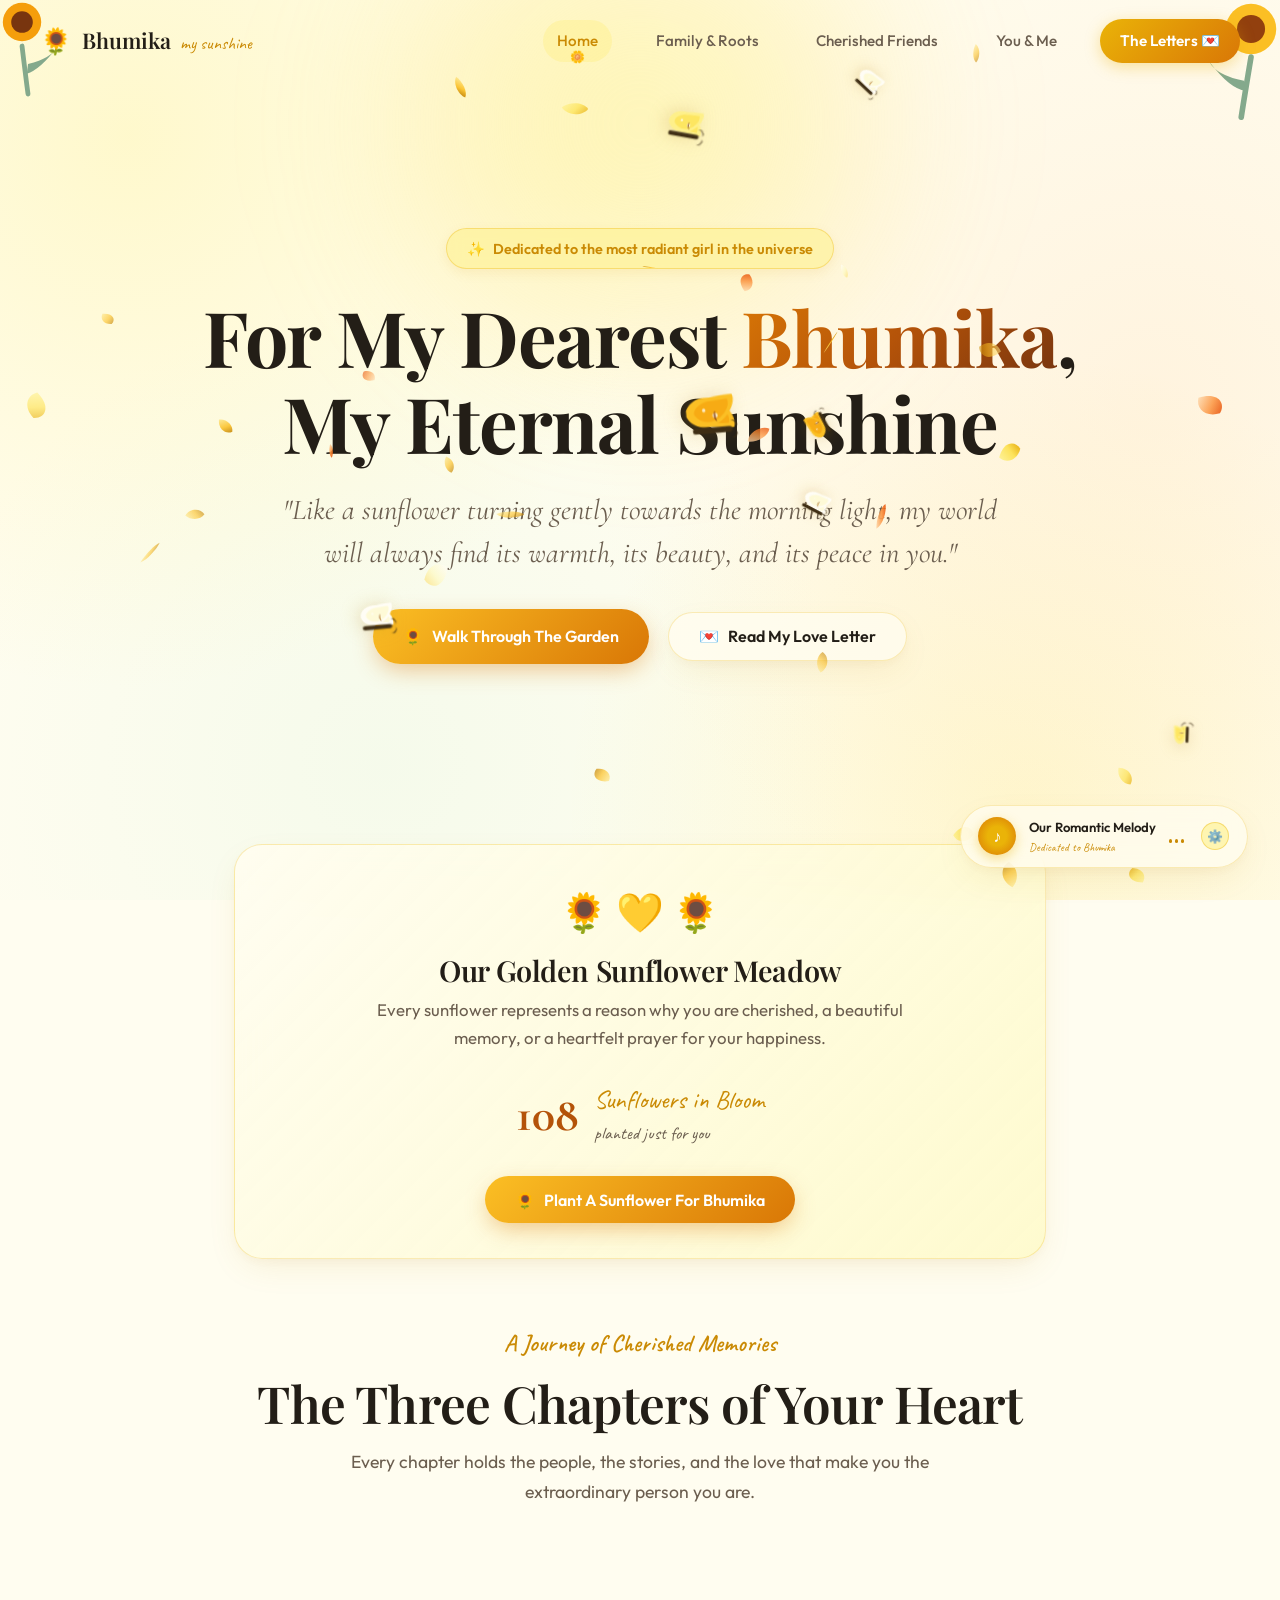
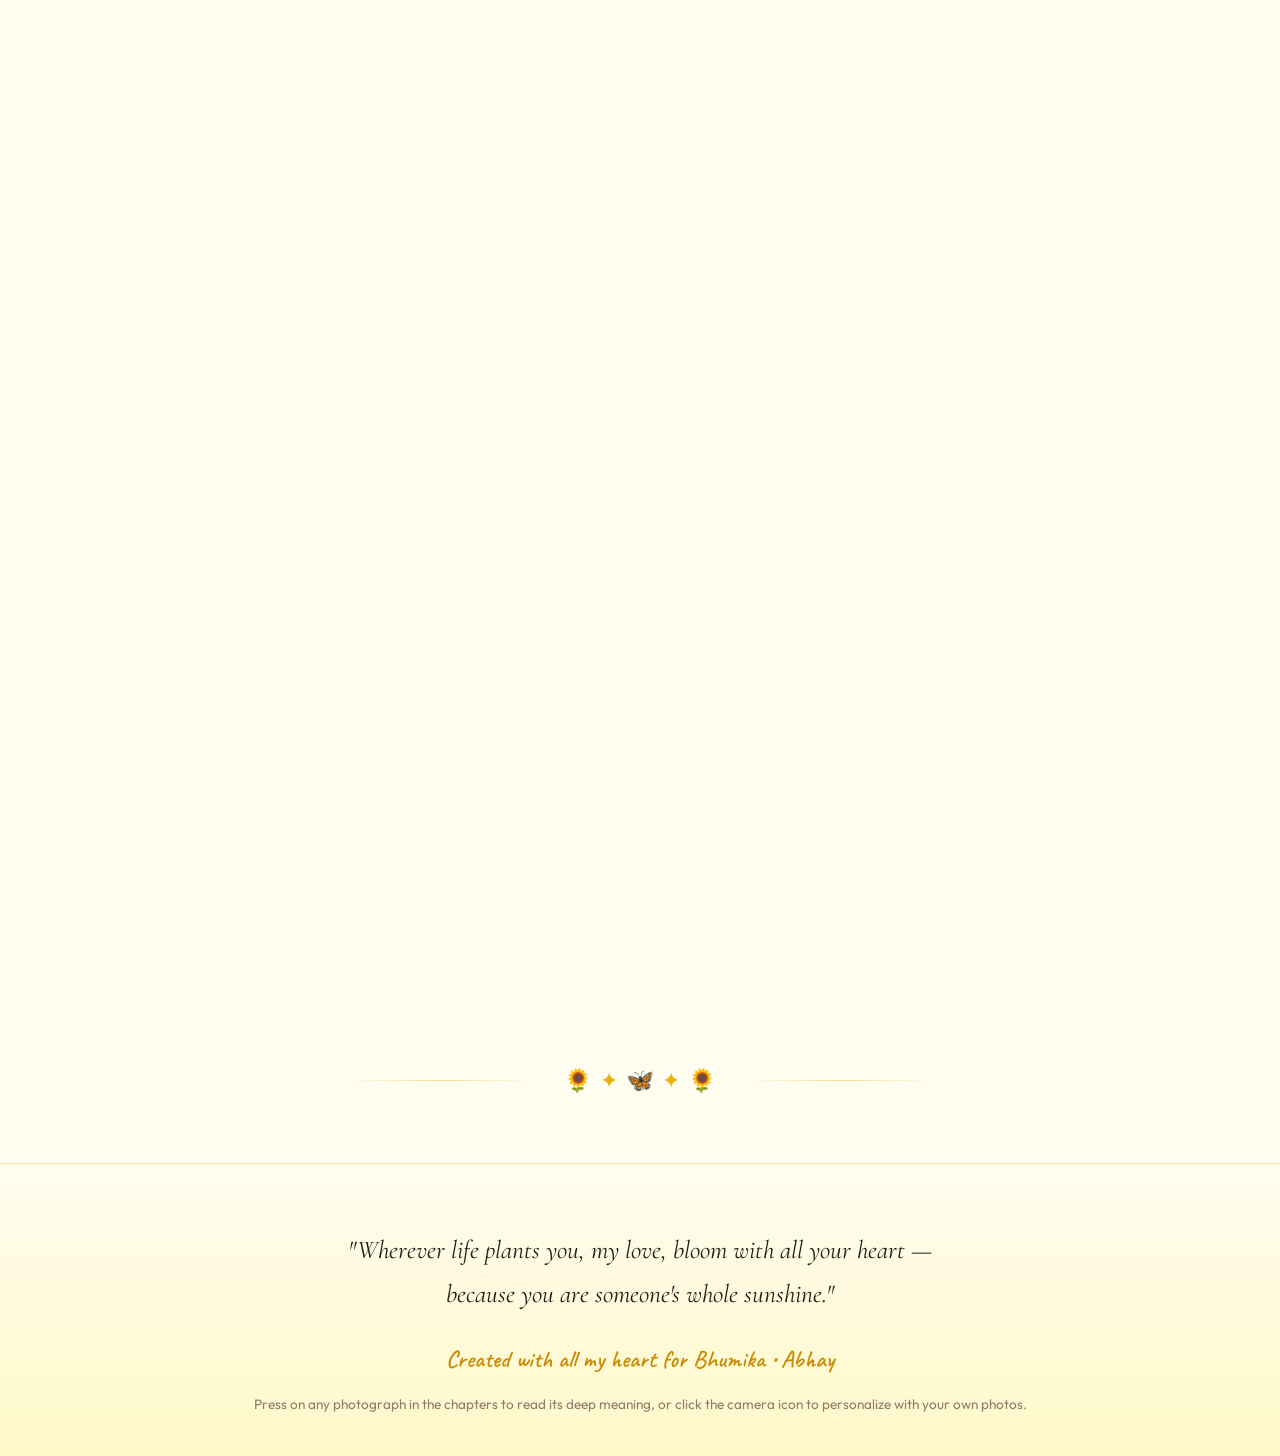
==== index.html @ 95117bf6 "first commit" ====
<!DOCTYPE html>
<html lang="en">
<head>
  <meta charset="UTF-8">
  <meta name="viewport" content="width=device-width, initial-scale=1.0">
  <title>For Bhumika — My Eternal Sunshine 🌻</title>
  <meta name="description" content="A warm, dreamy floral sanctuary celebrating Bhumika, her family, her cherished friends, and our love story.">
  
  <!-- CSS Stylesheets -->
  <link rel="stylesheet" href="css/style.css">
  <link rel="stylesheet" href="css/butterflies.css">
  <link rel="stylesheet" href="css/flowers.css">
  <link rel="stylesheet" href="css/letters.css">
</head>
<body>

  <!-- Floating Audio Player Widget -->
  <div class="floating-audio-widget" id="audio-widget" title="Click to toggle our gentle romantic ambient melody">
    <div class="audio-disk">♪</div>
    <div class="audio-info">
      <span class="audio-title">Our Sanctuary Melody</span>
      <span class="audio-status">Click to Play</span>
    </div>
    <div class="audio-bars">
      <div class="audio-bar"></div>
      <div class="audio-bar"></div>
      <div class="audio-bar"></div>
    </div>
  </div>

  <!-- Top Navigation Bar -->
  <nav class="sanctuary-nav" id="main-nav">
    <div class="nav-container">
      <a href="index.html" class="nav-brand">
        <span class="nav-logo-flower">🌻</span>
        <div>
          <span class="nav-brand-title">Bhumika</span>
          <span class="nav-brand-subtitle">my sunshine</span>
        </div>
      </a>

      <button class="mobile-menu-btn" aria-label="Toggle navigation menu">☰</button>

      <ul class="nav-links">
        <li><a href="index.html" class="nav-link active">Home</a></li>
        <li><a href="family.html" class="nav-link">Family & Roots</a></li>
        <li><a href="friends.html" class="nav-link">Cherished Friends</a></li>
        <li><a href="us.html" class="nav-link">You & Me</a></li>
        <li><a href="letters.html" class="nav-link nav-cta-btn">The Letters 💌</a></li>
      </ul>
    </div>
  </nav>

  <!-- Hero Section -->
  <header class="hero-sanctuary">
    <div class="hero-sunburst"></div>
    
    <!-- Botanical Accents around Hero -->
    <div class="botanical-corner botanical-top-left swaying-flower swaying-flower-slow">
      <svg width="120" height="120" viewBox="0 0 100 100" fill="none">
        <circle cx="35" cy="35" r="16" fill="#F59E0B" />
        <circle cx="35" cy="35" r="9" fill="#78350F" />
        <path d="M35 55 Q 38 80 40 95" stroke="#84A98C" stroke-width="4" stroke-linecap="round"/>
        <path d="M40 70 Q 60 65 65 55 Q 50 75 39 78" fill="#84A98C"/>
      </svg>
    </div>

    <div class="botanical-corner botanical-top-right swaying-flower swaying-flower-fast">
      <svg width="140" height="140" viewBox="0 0 100 100" fill="none">
        <circle cx="65" cy="35" r="18" fill="#FBBF24" />
        <circle cx="65" cy="35" r="10" fill="#92400E" />
        <path d="M65 55 Q 60 85 58 98" stroke="#84A98C" stroke-width="4" stroke-linecap="round"/>
        <path d="M60 72 Q 40 68 35 58 Q 50 78 61 79" fill="#84A98C"/>
      </svg>
    </div>

    <div class="hero-content">
      <div class="hero-badge">
        <span>✨</span> Dedicated to the most radiant girl in the universe
      </div>

      <h1 class="hero-title">
        For My Dearest <span class="highlight-yellow">Bhumika</span>,<br>
        My Eternal Sunshine
      </h1>

      <p class="hero-subtitle">
        "Like a sunflower turning gently towards the morning light, my world will always find its warmth, its beauty, and its peace in you."
      </p>

      <div class="hero-actions">
        <a href="#chapters-section" class="btn btn-primary">
          <span>🌻</span> Walk Through The Garden
        </a>
        <button class="btn btn-secondary" data-open-letter="us">
          <span>💌</span> Read My Love Letter
        </button>
      </div>
    </div>
  </header>

  <!-- Interactive Sunflower Garden Counter -->
  <section style="max-width: 860px; margin: 1rem auto 4rem; padding: 0 1.5rem;">
    <div class="glass-card" style="padding: 2.2rem; text-align: center; border-radius: var(--radius-lg); background: linear-gradient(135deg, rgba(255, 253, 240, 0.9) 0%, rgba(254, 249, 195, 0.75) 100%);">
      <div style="font-size: 2.4rem; margin-bottom: 0.4rem;">🌻 💛 🌻</div>
      <h3 class="font-serif" style="font-size: 1.8rem; margin-bottom: 0.5rem; color: var(--text-heading);">Our Golden Sunflower Meadow</h3>
      <p style="font-size: 1.05rem; color: var(--text-muted); max-width: 580px; margin: 0 auto 1.4rem;">
        Every sunflower represents a reason why you are cherished, a beautiful memory, or a heartfelt prayer for your happiness.
      </p>
      <div style="display: flex; align-items: center; justify-content: center; gap: 1rem; margin-bottom: 1.2rem;">
        <span style="font-family: var(--font-cormorant); font-size: 3rem; font-weight: 700; color: #B45309;" id="sunflower-counter">108</span>
        <span style="font-family: var(--font-handwriting); font-size: 1.6rem; color: var(--color-sunflower-dark); text-align: left; line-height: 1.2;">
          Sunflowers in Bloom<br><span style="font-size: 1.1rem; color: var(--text-muted);">planted just for you</span>
        </span>
      </div>
      <button class="btn btn-primary" id="plant-sunflower-btn">
        <span>🌻</span> Plant A Sunflower For Bhumika
      </button>
    </div>
  </section>

  <!-- Chapters Showcase -->
  <main class="chapters-showcase" id="chapters-section">
    <div class="section-head">
      <span class="section-tag">A Journey of Cherished Memories</span>
      <h2 class="section-title">The Three Chapters of Your Heart</h2>
      <p style="max-width: 640px; margin: 0 auto; font-size: 1.1rem;">
        Every chapter holds the people, the stories, and the love that make you the extraordinary person you are.
      </p>
    </div>

    <div class="chapters-grid">
      
      <!-- Chapter 1: Family -->
      <article class="glass-card chapter-card">
        <img src="assets/images/p&k1.jpeg" alt="Her and Her Family Moments" class="chapter-card-img" />
        <div class="chapter-card-content">
          <span class="chapter-card-num">Chapter I</span>
          <h3 class="chapter-card-title">The Roots of Her Heart</h3>
          <p class="chapter-card-desc">
            The foundation of unconditional love, warmth, and grace. Explore her tender family memories, childhood laughter, and the roots that raised her.
          </p>
          <div style="display: flex; align-items: center; justify-content: space-between; margin-top: auto; padding-top: 1rem; border-top: 1px dashed rgba(234, 179, 8, 0.3);">
            <a href="family.html" class="chapter-link-btn">
              Step Into Chapter I &rarr;
            </a>
            <button class="explore-deep-btn" data-open-letter="family" title="Open Family Gratitude Letter">
              <span>✉️</span> Letter
            </button>
          </div>
        </div>
      </article>

      <!-- Chapter 2: Friends -->
      <article class="glass-card chapter-card">
        <img src="assets/images/f&k1.jpeg" alt="Her Cherished Friends Memories" class="chapter-card-img" />
        <div class="chapter-card-content">
          <span class="chapter-card-num">Chapter II</span>
          <h3 class="chapter-card-title">Golden Blooms of Friendship</h3>
          <p class="chapter-card-desc">
            Wildflower spirits, uncontrollable laughter, 2 AM heart-to-hearts, and the soulmates who make life’s journey so unforgettable.
          </p>
          <div style="display: flex; align-items: center; justify-content: space-between; margin-top: auto; padding-top: 1rem; border-top: 1px dashed rgba(234, 179, 8, 0.3);">
            <a href="friends.html" class="chapter-link-btn">
              Step Into Chapter II &rarr;
            </a>
            <button class="explore-deep-btn" data-open-letter="friends" title="Open Friendship Letter">
              <span>✉️</span> Letter
            </button>
          </div>
        </div>
      </article>

      <!-- Chapter 3: You & Me -->
      <article class="glass-card chapter-card">
        <img src="assets/images/a&k6.jpg" alt="You and Me Romantic Story" class="chapter-card-img" />
        <div class="chapter-card-content">
          <span class="chapter-card-num">Chapter III</span>
          <h3 class="chapter-card-title">You & Me — Our Endless Sunshine</h3>
          <p class="chapter-card-desc">
            The quiet looks, the first sparks, the hand-in-hand sunset walks, and a forever promise written in petals. Abhay's romantic sanctuary for Bhumika.
          </p>
          <div style="display: flex; align-items: center; justify-content: space-between; margin-top: auto; padding-top: 1rem; border-top: 1px dashed rgba(234, 179, 8, 0.3);">
            <a href="us.html" class="chapter-link-btn">
              Step Into Chapter III &rarr;
            </a>
            <button class="explore-deep-btn" data-open-letter="us" title="Open Love Letter">
              <span>💌</span> Love Letter
            </button>
          </div>
        </div>
      </article>

    </div>

    <!-- Letter Sanctuary Invitation Banner -->
    <div class="letter-invite-card">
      <div class="envelope-wax-badge">💌</div>
      <h3 class="letter-invite-title font-serif">The Sanctuary of Letters</h3>
      <p class="letter-invite-desc">
        Each page contains a sealed personal letter written just for you. Open them with a click of the wax seal and unfold words meant for your soul.
      </p>
      <div style="display: flex; align-items: center; justify-content: center; gap: 1rem; flex-wrap: wrap;">
        <a href="letters.html" class="btn btn-letter">
          <span>📜</span> Enter The Letter Vault
        </a>
        <button class="btn btn-secondary" data-open-letter="us">
          <span>✨</span> Unseal Abhay's Love Letter
        </button>
      </div>
    </div>
  </main>

  <!-- Floral Divider -->
  <div class="floral-divider">
    <div class="floral-divider-line"></div>
    <div class="floral-divider-icon">
      <span>🌻</span><span>✦</span><span>🦋</span><span>✦</span><span>🌻</span>
    </div>
    <div class="floral-divider-line"></div>
  </div>

  <!-- Footer -->
  <footer class="sanctuary-footer">
    <p class="footer-quote">
      "Wherever life plants you, my love, bloom with all your heart — because you are someone's whole sunshine."
    </p>
    <div class="footer-love">Created with all my heart for Bhumika &bull; Abhay</div>
    <p style="font-size: 0.85rem; color: var(--text-light); margin-top: 0.8rem;">
      Press on any photograph in the chapters to read its deep meaning, or click the camera icon to personalize with your own photos.
    </p>
  </footer>

  <!-- Scripts -->
  <script src="js/butterflies.js"></script>
  <script src="js/petals.js"></script>
  <script src="js/photo-manager.js"></script>
  <script src="js/letters.js"></script>
  <script src="js/main.js"></script>
</body>
</html>
---- css/style.css ----
/* ==========================================================================
   THE SUNFLOWER SANCTUARY — DESIGN SYSTEM & CORE STYLING
   A warm, dreamy, soft yellow & floral aesthetic for Bhumika
   ========================================================================== */

@import url('https://fonts.googleapis.com/css2?family=Caveat:wght@400;600;700&family=Cormorant+Garamond:ital,wght@0,400;0,600;0,700;1,400;1,600&family=Outfit:wght@300;400;500;600;700&family=Playfair+Display:ital,wght@0,500;0,600;0,700;1,400;1,600&display=swap');

:root {
  /* Yellow & Floral Palette */
  --color-sunflower: #EAB308;
  --color-sunflower-dark: #CA8A04;
  --color-sunflower-light: #FDE047;
  --color-butter: #FEF08A;
  --color-butter-pale: #FEF9C3;
  --color-pastel-cream: #FFFDF0;
  --color-ivory: #FFFBEB;
  --color-warm-beige: #FDFBF7;
  --color-sand: #F7F3E8;

  /* Botanical Accents */
  --color-sage: #84A98C;
  --color-sage-light: #D8F3DC;
  --color-sage-dark: #52796F;
  --color-peach: #FED7AA;
  --color-blush: #FECDD3;
  --color-amber-glow: rgba(234, 179, 8, 0.28);

  /* Typography Colors */
  --text-main: #2D261E;
  --text-muted: #6B5E4F;
  --text-light: #8C7E6D;
  --text-heading: #231E17;

  /* Glassmorphism & Borders */
  --glass-bg: rgba(255, 253, 240, 0.78);
  --glass-bg-subtle: rgba(255, 255, 255, 0.65);
  --glass-border: rgba(234, 179, 8, 0.25);
  --glass-border-light: rgba(254, 240, 138, 0.5);
  --glass-shadow: 0 12px 35px -8px rgba(180, 130, 20, 0.12), 0 4px 12px -2px rgba(180, 130, 20, 0.06);
  --glass-shadow-hover: 0 20px 45px -8px rgba(202, 138, 4, 0.22), 0 8px 20px -3px rgba(180, 130, 20, 0.08);

  /* Fonts */
  --font-serif: 'Playfair Display', Georgia, serif;
  --font-cormorant: 'Cormorant Garamond', serif;
  --font-handwriting: 'Caveat', cursive, sans-serif;
  --font-sans: 'Outfit', -apple-system, BlinkMacSystemFont, sans-serif;

  /* Transitions & Radii */
  --radius-sm: 10px;
  --radius-md: 18px;
  --radius-lg: 28px;
  --radius-full: 9999px;
  --transition-smooth: all 0.4s cubic-bezier(0.25, 1, 0.5, 1);
  --transition-fast: all 0.2s ease;
}

/* Base Reset & Smooth Scroll */
*, *::before, *::after {
  box-sizing: border-box;
  margin: 0;
  padding: 0;
}

html {
  scroll-behavior: smooth;
  font-size: 16px;
  overflow-x: hidden;
}

body {
  font-family: var(--font-sans);
  color: var(--text-main);
  background-color: var(--color-pastel-cream);
  background-image: 
    radial-gradient(circle at 10% 15%, rgba(254, 240, 138, 0.35) 0%, transparent 40%),
    radial-gradient(circle at 90% 45%, rgba(254, 215, 170, 0.25) 0%, transparent 45%),
    radial-gradient(circle at 30% 85%, rgba(216, 243, 220, 0.25) 0%, transparent 40%),
    radial-gradient(circle at 80% 90%, rgba(253, 224, 71, 0.2) 0%, transparent 35%);
  background-attachment: fixed;
  line-height: 1.7;
  overflow-x: hidden;
  position: relative;
  min-height: 100vh;
}

/* Custom Scrollbar */
::-webkit-scrollbar {
  width: 10px;
}
::-webkit-scrollbar-track {
  background: var(--color-ivory);
}
::-webkit-scrollbar-thumb {
  background: var(--color-butter);
  border-radius: var(--radius-full);
  border: 2px solid var(--color-ivory);
}
::-webkit-scrollbar-thumb:hover {
  background: var(--color-sunflower);
}

/* Typography Utilities */
h1, h2, h3, h4, .font-serif {
  font-family: var(--font-serif);
  color: var(--text-heading);
  font-weight: 600;
  letter-spacing: -0.015em;
  line-height: 1.25;
}

.font-cormorant {
  font-family: var(--font-cormorant);
}

.font-handwriting {
  font-family: var(--font-handwriting);
  letter-spacing: 0.02em;
}

p {
  color: var(--text-muted);
  font-size: 1.05rem;
}

/* Top Navigation Bar */
.sanctuary-nav {
  position: fixed;
  top: 0;
  left: 0;
  right: 0;
  z-index: 100;
  padding: 1.2rem 2rem;
  transition: var(--transition-smooth);
}

.sanctuary-nav.scrolled {
  background: rgba(255, 253, 240, 0.88);
  backdrop-filter: blur(14px);
  -webkit-backdrop-filter: blur(14px);
  padding: 0.8rem 2rem;
  border-bottom: 1px solid var(--glass-border);
  box-shadow: 0 4px 20px -2px rgba(202, 138, 4, 0.08);
}

.nav-container {
  max-width: 1200px;
  margin: 0 auto;
  display: flex;
  align-items: center;
  justify-content: space-between;
}

.nav-brand {
  display: flex;
  align-items: center;
  gap: 0.6rem;
  text-decoration: none;
  color: var(--text-heading);
}

.nav-logo-flower {
  font-size: 1.6rem;
  display: inline-block;
  animation: gentleFloralPulse 4s ease-in-out infinite;
}

.nav-brand-title {
  font-family: var(--font-serif);
  font-size: 1.35rem;
  font-weight: 600;
  color: var(--text-heading);
}

.nav-brand-subtitle {
  font-family: var(--font-handwriting);
  font-size: 1.1rem;
  color: var(--color-sunflower-dark);
  margin-left: 0.4rem;
}

.nav-links {
  display: flex;
  align-items: center;
  gap: 1.8rem;
  list-style: none;
}

.nav-link {
  text-decoration: none;
  font-size: 0.95rem;
  font-weight: 500;
  color: var(--text-muted);
  padding: 0.5rem 0.9rem;
  border-radius: var(--radius-full);
  transition: var(--transition-fast);
  position: relative;
  display: flex;
  align-items: center;
  gap: 0.4rem;
}

.nav-link:hover, .nav-link.active {
  color: var(--color-sunflower-dark);
  background: rgba(254, 240, 138, 0.45);
}

.nav-link.active::after {
  content: '🌼';
  font-size: 0.75rem;
  position: absolute;
  bottom: -6px;
  left: 50%;
  transform: translateX(-50%);
}

.nav-cta-btn {
  background: linear-gradient(135deg, var(--color-sunflower) 0%, #D97706 100%);
  color: #FFFFFF !important;
  font-weight: 600;
  padding: 0.55rem 1.25rem !important;
  border-radius: var(--radius-full);
  box-shadow: 0 4px 15px rgba(234, 179, 8, 0.35);
  transition: var(--transition-smooth) !important;
}

.nav-cta-btn:hover {
  transform: translateY(-2px);
  box-shadow: 0 8px 22px rgba(217, 119, 6, 0.45);
  background: linear-gradient(135deg, #F59E0B 0%, #B45309 100%);
}

.mobile-menu-btn {
  display: none;
  background: none;
  border: none;
  font-size: 1.5rem;
  cursor: pointer;
  color: var(--text-main);
  padding: 0.4rem;
}

/* Audio Player Floating Widget */
.floating-audio-widget {
  position: fixed;
  bottom: 2rem;
  right: 2rem;
  z-index: 90;
  display: flex;
  align-items: center;
  gap: 0.8rem;
  background: var(--glass-bg);
  backdrop-filter: blur(14px);
  border: 1px solid var(--glass-border);
  padding: 0.6rem 1.1rem;
  border-radius: var(--radius-full);
  box-shadow: var(--glass-shadow);
  transition: var(--transition-smooth);
  cursor: pointer;
}

.floating-audio-widget:hover {
  transform: translateY(-3px) scale(1.02);
  box-shadow: var(--glass-shadow-hover);
  border-color: var(--color-sunflower);
}

.audio-disk {
  width: 38px;
  height: 38px;
  border-radius: 50%;
  background: radial-gradient(circle, var(--color-sunflower) 35%, #D97706 100%);
  display: flex;
  align-items: center;
  justify-content: center;
  color: white;
  font-size: 1rem;
  box-shadow: 0 4px 12px rgba(234, 179, 8, 0.4);
  transition: transform 0.4s ease;
}

.audio-disk.spinning {
  animation: diskSpin 3s linear infinite;
}

.audio-info {
  display: flex;
  flex-direction: column;
}

.audio-title {
  font-size: 0.82rem;
  font-weight: 600;
  color: var(--text-heading);
}

.audio-status {
  font-size: 0.72rem;
  font-family: var(--font-handwriting);
  color: var(--color-sunflower-dark);
}

.audio-bars {
  display: flex;
  align-items: flex-end;
  gap: 3px;
  height: 14px;
}

.audio-bar {
  width: 3px;
  background: var(--color-sunflower-dark);
  border-radius: 2px;
  height: 4px;
  transition: height 0.2s ease;
}

.playing .audio-bar:nth-child(1) { animation: soundBar 0.8s ease-in-out infinite alternate; }
.playing .audio-bar:nth-child(2) { animation: soundBar 1.1s ease-in-out 0.2s infinite alternate; }
.playing .audio-bar:nth-child(3) { animation: soundBar 0.9s ease-in-out 0.4s infinite alternate; }

/* Song Settings / Change Song Button */
.audio-settings-btn {
  background: rgba(254, 240, 138, 0.6);
  border: 1px solid rgba(234, 179, 8, 0.4);
  width: 28px;
  height: 28px;
  border-radius: 50%;
  display: flex;
  align-items: center;
  justify-content: center;
  font-size: 0.8rem;
  color: var(--text-heading);
  cursor: pointer;
  margin-left: 0.3rem;
  transition: var(--transition-fast);
}

.audio-settings-btn:hover {
  background: var(--color-sunflower);
  color: #fff;
  transform: rotate(45deg);
}

/* Song Customizer Modal Box */
.song-modal-box {
  background: #FFFDF5;
  border-radius: var(--radius-lg);
  max-width: 520px;
  width: 100%;
  padding: 2.2rem;
  box-shadow: 0 25px 50px rgba(45, 38, 30, 0.25);
  border: 1.5px solid rgba(234, 179, 8, 0.35);
  position: relative;
  text-align: left;
}

.song-option-pill {
  background: rgba(254, 240, 138, 0.3);
  border: 1px solid rgba(234, 179, 8, 0.3);
  border-radius: var(--radius-sm);
  padding: 1rem 1.2rem;
  margin-bottom: 1rem;
  transition: var(--transition-fast);
}

.song-option-pill:hover {
  background: rgba(254, 240, 138, 0.55);
  border-color: var(--color-sunflower);
}

/* Buttons & Interactive Elements */
.btn {
  display: inline-flex;
  align-items: center;
  justify-content: center;
  gap: 0.6rem;
  font-family: var(--font-sans);
  font-size: 1rem;
  font-weight: 600;
  padding: 0.85rem 1.85rem;
  border-radius: var(--radius-full);
  text-decoration: none;
  cursor: pointer;
  border: none;
  outline: none;
  transition: var(--transition-smooth);
  position: relative;
  overflow: hidden;
}

.btn-primary {
  background: linear-gradient(135deg, #FBBF24 0%, #D97706 100%);
  color: #FFFFFF;
  box-shadow: 0 8px 24px -4px rgba(217, 119, 6, 0.45);
}

.btn-primary:hover {
  transform: translateY(-3px) scale(1.02);
  box-shadow: 0 14px 30px -4px rgba(180, 83, 9, 0.55);
  background: linear-gradient(135deg, #F59E0B 0%, #B45309 100%);
}

.btn-secondary {
  background: var(--glass-bg);
  backdrop-filter: blur(10px);
  color: var(--text-heading);
  border: 1px solid var(--glass-border);
  box-shadow: var(--glass-shadow);
}

.btn-secondary:hover {
  transform: translateY(-3px);
  background: #FFFFFF;
  border-color: var(--color-sunflower);
  box-shadow: var(--glass-shadow-hover);
  color: var(--color-sunflower-dark);
}

.btn-letter {
  background: linear-gradient(135deg, #FFFBEB 0%, #FEF3C7 100%);
  color: #92400E;
  border: 1.5px solid #FDE68A;
  box-shadow: 0 6px 20px rgba(217, 119, 6, 0.15);
  font-family: var(--font-cormorant);
  font-size: 1.25rem;
  font-weight: 600;
}

.btn-letter:hover {
  transform: translateY(-3px) scale(1.03);
  background: #FFFFFF;
  border-color: #F59E0B;
  box-shadow: 0 12px 28px rgba(217, 119, 6, 0.25);
  color: #78350F;
}

/* Glassmorphism Cards */
.glass-card {
  background: var(--glass-bg);
  backdrop-filter: blur(16px);
  -webkit-backdrop-filter: blur(16px);
  border: 1px solid var(--glass-border);
  border-radius: var(--radius-lg);
  box-shadow: var(--glass-shadow);
  transition: var(--transition-smooth);
  position: relative;
  overflow: hidden;
}

.glass-card:hover {
  border-color: var(--color-sunflower-light);
  box-shadow: var(--glass-shadow-hover);
}

/* Main Hero Section */
.hero-sanctuary {
  position: relative;
  min-height: 92vh;
  display: flex;
  align-items: center;
  justify-content: center;
  padding: 8rem 2rem 4rem;
  overflow: hidden;
}

.hero-sunburst {
  position: absolute;
  top: 15%;
  left: 50%;
  transform: translate(-50%, -50%);
  width: 650px;
  height: 650px;
  background: radial-gradient(circle, rgba(254, 240, 138, 0.6) 0%, rgba(253, 224, 71, 0.2) 40%, transparent 70%);
  filter: blur(60px);
  pointer-events: none;
  z-index: 1;
  animation: sunGlow 8s ease-in-out infinite alternate;
}

.hero-content {
  position: relative;
  z-index: 10;
  max-width: 900px;
  text-align: center;
  margin: 0 auto;
}

.hero-badge {
  display: inline-flex;
  align-items: center;
  gap: 0.5rem;
  background: rgba(254, 240, 138, 0.55);
  border: 1px solid rgba(234, 179, 8, 0.35);
  backdrop-filter: blur(8px);
  padding: 0.45rem 1.25rem;
  border-radius: var(--radius-full);
  font-size: 0.9rem;
  font-weight: 600;
  color: var(--color-sunflower-dark);
  margin-bottom: 1.5rem;
  box-shadow: 0 4px 12px rgba(202, 138, 4, 0.1);
  animation: fadeInDown 1s ease forwards;
}

.hero-title {
  font-size: clamp(2.8rem, 6vw, 4.8rem);
  font-weight: 700;
  line-height: 1.12;
  margin-bottom: 1.4rem;
  color: var(--text-heading);
  animation: fadeInUp 1.2s ease forwards;
}

.hero-title .highlight-yellow {
  background: linear-gradient(135deg, #D97706 0%, #B45309 50%, #78350F 100%);
  -webkit-background-clip: text;
  -webkit-text-fill-color: transparent;
  display: inline-block;
  position: relative;
}

.hero-subtitle {
  font-family: var(--font-cormorant);
  font-size: clamp(1.3rem, 2.5vw, 1.8rem);
  font-style: italic;
  color: var(--text-muted);
  max-width: 720px;
  margin: 0 auto 2.2rem;
  line-height: 1.5;
  animation: fadeInUp 1.4s ease forwards;
}

.hero-actions {
  display: flex;
  align-items: center;
  justify-content: center;
  gap: 1.2rem;
  flex-wrap: wrap;
  animation: fadeInUp 1.6s ease forwards;
}

/* Page Chapter Banner */
.chapter-hero {
  position: relative;
  padding: 8rem 2rem 4rem;
  text-align: center;
  overflow: hidden;
  background: linear-gradient(180deg, rgba(254, 249, 195, 0.6) 0%, transparent 100%);
}

.chapter-number {
  font-family: var(--font-handwriting);
  font-size: 1.6rem;
  color: var(--color-sunflower-dark);
  font-weight: 700;
  display: block;
  margin-bottom: 0.5rem;
}

.chapter-title {
  font-size: clamp(2.4rem, 5vw, 3.8rem);
  color: var(--text-heading);
  margin-bottom: 1rem;
}

.chapter-desc {
  max-width: 680px;
  margin: 0 auto 1.5rem;
  font-size: 1.15rem;
  color: var(--text-muted);
}

/* Photo Gallery & Deep Meaning Cards */
.gallery-section {
  max-width: 1240px;
  margin: 0 auto;
  padding: 3rem 2rem 6rem;
}

.gallery-grid {
  display: grid;
  grid-template-columns: repeat(auto-fill, minmax(350px, 1fr));
  gap: 2.2rem;
}

.memory-card {
  border-radius: var(--radius-lg);
  overflow: hidden;
  display: flex;
  flex-direction: column;
  transition: var(--transition-smooth);
}

.memory-card:hover {
  transform: translateY(-8px);
}

.card-img-wrapper {
  position: relative;
  width: 100%;
  height: 290px;
  overflow: hidden;
  background: #FDF6E2;
}

.card-img {
  width: 100%;
  height: 100%;
  object-fit: cover;
  transition: transform 0.6s cubic-bezier(0.25, 1, 0.5, 1);
}

.memory-card:hover .card-img {
  transform: scale(1.06);
}

.card-date-badge {
  position: absolute;
  top: 1rem;
  left: 1rem;
  background: rgba(255, 255, 255, 0.88);
  backdrop-filter: blur(8px);
  padding: 0.35rem 0.85rem;
  border-radius: var(--radius-full);
  font-size: 0.78rem;
  font-weight: 600;
  color: var(--text-heading);
  border: 1px solid rgba(234, 179, 8, 0.25);
  box-shadow: 0 4px 10px rgba(0, 0, 0, 0.05);
}

.card-change-photo-btn {
  position: absolute;
  top: 1rem;
  right: 1rem;
  background: rgba(255, 255, 255, 0.9);
  backdrop-filter: blur(8px);
  border: 1px solid var(--glass-border);
  color: var(--color-sunflower-dark);
  font-size: 0.8rem;
  padding: 0.35rem 0.75rem;
  border-radius: var(--radius-full);
  cursor: pointer;
  display: flex;
  align-items: center;
  gap: 0.3rem;
  opacity: 0;
  transform: translateY(-5px);
  transition: var(--transition-fast);
}

.memory-card:hover .card-change-photo-btn {
  opacity: 1;
  transform: translateY(0);
}

.card-change-photo-btn:hover {
  background: var(--color-sunflower);
  color: #FFFFFF;
}

.card-body {
  padding: 1.8rem;
  display: flex;
  flex-direction: column;
  flex-grow: 1;
}

.card-tag {
  font-family: var(--font-handwriting);
  font-size: 1.25rem;
  color: var(--color-sunflower-dark);
  font-weight: 600;
  margin-bottom: 0.4rem;
}

.card-title {
  font-size: 1.45rem;
  margin-bottom: 0.8rem;
  color: var(--text-heading);
}

.card-excerpt {
  color: var(--text-muted);
  font-size: 0.95rem;
  line-height: 1.6;
  margin-bottom: 1.4rem;
  flex-grow: 1;
}

.card-footer {
  display: flex;
  align-items: center;
  justify-content: space-between;
  border-top: 1px dashed rgba(234, 179, 8, 0.3);
  padding-top: 1rem;
  margin-top: auto;
}

.explore-deep-btn {
  background: none;
  border: none;
  font-family: var(--font-sans);
  font-size: 0.92rem;
  font-weight: 600;
  color: var(--color-sunflower-dark);
  cursor: pointer;
  display: flex;
  align-items: center;
  gap: 0.4rem;
  transition: var(--transition-fast);
}

.explore-deep-btn:hover {
  color: #B45309;
  transform: translateX(4px);
}

/* Deep Story Modal / Lightbox */
.story-modal-overlay {
  position: fixed;
  inset: 0;
  z-index: 200;
  background: rgba(45, 38, 30, 0.65);
  backdrop-filter: blur(8px);
  -webkit-backdrop-filter: blur(8px);
  display: flex;
  align-items: center;
  justify-content: center;
  padding: 1.5rem;
  opacity: 0;
  pointer-events: none;
  transition: opacity 0.3s ease;
}

.story-modal-overlay.active {
  opacity: 1;
  pointer-events: auto;
}

.story-modal-box {
  background: #FFFDF5;
  border: 1px solid rgba(234, 179, 8, 0.35);
  border-radius: var(--radius-lg);
  max-width: 760px;
  width: 100%;
  max-height: 88vh;
  overflow-y: auto;
  box-shadow: 0 25px 50px -12px rgba(0, 0, 0, 0.25);
  position: relative;
  transform: scale(0.92) translateY(20px);
  transition: transform 0.35s cubic-bezier(0.25, 1, 0.5, 1);
  padding: 2.2rem;
}

.story-modal-overlay.active .story-modal-box {
  transform: scale(1) translateY(0);
}

.modal-close-btn {
  position: absolute;
  top: 1.2rem;
  right: 1.2rem;
  background: rgba(254, 240, 138, 0.4);
  border: 1px solid rgba(234, 179, 8, 0.3);
  width: 38px;
  height: 38px;
  border-radius: 50%;
  font-size: 1.2rem;
  color: var(--text-heading);
  cursor: pointer;
  display: flex;
  align-items: center;
  justify-content: center;
  transition: var(--transition-fast);
}

.modal-close-btn:hover {
  background: var(--color-sunflower);
  color: white;
  transform: rotate(90deg);
}

.modal-photo-banner {
  width: 100%;
  height: 320px;
  border-radius: var(--radius-md);
  object-fit: cover;
  margin-bottom: 1.6rem;
  box-shadow: 0 8px 20px rgba(0, 0, 0, 0.08);
}

.modal-header-tag {
  font-family: var(--font-handwriting);
  font-size: 1.4rem;
  color: var(--color-sunflower-dark);
}

.modal-title {
  font-size: 2rem;
  margin-bottom: 1rem;
}

.modal-deep-story {
  font-size: 1.05rem;
  line-height: 1.8;
  color: var(--text-main);
  margin-bottom: 1.5rem;
  white-space: pre-line;
}

.modal-personal-reflection {
  background: rgba(254, 249, 195, 0.5);
  border-left: 4px solid var(--color-sunflower);
  padding: 1.2rem 1.4rem;
  border-radius: 0 var(--radius-sm) var(--radius-sm) 0;
  font-family: var(--font-cormorant);
  font-size: 1.25rem;
  font-style: italic;
  color: #78350F;
}

/* Interactive Photo Uploader Modal */
.upload-modal-box {
  background: #FFFDF5;
  border-radius: var(--radius-lg);
  max-width: 480px;
  width: 100%;
  padding: 2rem;
  text-align: center;
  box-shadow: 0 20px 40px rgba(0, 0, 0, 0.2);
  border: 1px solid var(--glass-border);
}

.drop-zone {
  border: 2px dashed var(--color-sunflower);
  border-radius: var(--radius-md);
  padding: 2.2rem 1.5rem;
  background: rgba(254, 240, 138, 0.15);
  cursor: pointer;
  margin: 1.5rem 0;
  transition: var(--transition-fast);
}

.drop-zone:hover {
  background: rgba(254, 240, 138, 0.3);
  border-color: #D97706;
}

/* Dedicated Letter Hero Invitation Box */
.letter-invite-card {
  max-width: 900px;
  margin: 4rem auto 2rem;
  background: linear-gradient(135deg, rgba(255, 253, 240, 0.95) 0%, rgba(254, 243, 199, 0.85) 100%);
  border: 1.5px solid rgba(234, 179, 8, 0.4);
  border-radius: var(--radius-lg);
  padding: 3rem 2.5rem;
  text-align: center;
  position: relative;
  box-shadow: 0 16px 40px -10px rgba(202, 138, 4, 0.18);
}

.envelope-wax-badge {
  width: 68px;
  height: 68px;
  background: radial-gradient(circle at 35% 35%, #F59E0B, #B45309);
  border-radius: 50%;
  margin: -4.5rem auto 1.5rem;
  display: flex;
  align-items: center;
  justify-content: center;
  font-size: 2rem;
  box-shadow: 0 8px 20px rgba(180, 83, 9, 0.35);
  border: 2px solid #FEF08A;
}

.letter-invite-title {
  font-size: 2.2rem;
  margin-bottom: 0.8rem;
}

.letter-invite-desc {
  max-width: 620px;
  margin: 0 auto 1.8rem;
  font-size: 1.1rem;
}

/* Chapter Showcase Grid on Index Page */
.chapters-showcase {
  max-width: 1200px;
  margin: 2rem auto 6rem;
  padding: 0 2rem;
}

.section-head {
  text-align: center;
  margin-bottom: 3.5rem;
}

.section-tag {
  font-family: var(--font-handwriting);
  font-size: 1.5rem;
  color: var(--color-sunflower-dark);
  font-weight: 600;
  display: block;
  margin-bottom: 0.4rem;
}

.section-title {
  font-size: clamp(2.2rem, 4vw, 3.2rem);
  margin-bottom: 0.8rem;
}

.chapters-grid {
  display: grid;
  grid-template-columns: repeat(auto-fit, minmax(320px, 1fr));
  gap: 2rem;
}

.chapter-card {
  position: relative;
  border-radius: var(--radius-lg);
  overflow: hidden;
  display: flex;
  flex-direction: column;
  transition: var(--transition-smooth);
}

.chapter-card:hover {
  transform: translateY(-10px);
}

.chapter-card-img {
  width: 100%;
  height: 250px;
  object-fit: cover;
  transition: transform 0.6s ease;
}

.chapter-card:hover .chapter-card-img {
  transform: scale(1.08);
}

.chapter-card-content {
  padding: 2rem;
  display: flex;
  flex-direction: column;
  flex-grow: 1;
}

.chapter-card-num {
  font-family: var(--font-handwriting);
  font-size: 1.35rem;
  color: var(--color-sunflower-dark);
  font-weight: 700;
  margin-bottom: 0.3rem;
}

.chapter-card-title {
  font-size: 1.6rem;
  margin-bottom: 0.8rem;
}

.chapter-card-desc {
  font-size: 0.98rem;
  margin-bottom: 1.6rem;
  flex-grow: 1;
}

.chapter-link-btn {
  display: inline-flex;
  align-items: center;
  gap: 0.5rem;
  text-decoration: none;
  font-weight: 600;
  color: var(--color-sunflower-dark);
  font-size: 1.02rem;
  transition: var(--transition-fast);
}

.chapter-link-btn:hover {
  color: #92400E;
  transform: translateX(6px);
}

/* Footer */
.sanctuary-footer {
  position: relative;
  background: linear-gradient(180deg, transparent 0%, rgba(254, 240, 138, 0.4) 100%);
  padding: 4rem 2rem 2.5rem;
  text-align: center;
  border-top: 1px solid var(--glass-border);
  margin-top: 4rem;
}

.footer-quote {
  font-family: var(--font-cormorant);
  font-size: 1.6rem;
  font-style: italic;
  max-width: 600px;
  margin: 0 auto 1.5rem;
  color: var(--text-heading);
}

.footer-love {
  font-family: var(--font-handwriting);
  font-size: 1.5rem;
  color: var(--color-sunflower-dark);
  font-weight: 600;
}

/* Keyframes & Animations */
@keyframes sunGlow {
  0% { transform: translate(-50%, -50%) scale(0.9); opacity: 0.7; }
  100% { transform: translate(-50%, -50%) scale(1.15); opacity: 1; }
}

@keyframes diskSpin {
  100% { transform: rotate(360deg); }
}

@keyframes soundBar {
  0% { height: 4px; }
  100% { height: 14px; }
}

@keyframes gentleFloralPulse {
  0%, 100% { transform: scale(1) rotate(0deg); }
  50% { transform: scale(1.12) rotate(6deg); }
}

@keyframes fadeInDown {
  from { opacity: 0; transform: translateY(-20px); }
  to { opacity: 1; transform: translateY(0); }
}

@keyframes fadeInUp {
  from { opacity: 0; transform: translateY(25px); }
  to { opacity: 1; transform: translateY(0); }
}

/* Responsiveness */
@media (max-width: 868px) {
  .nav-links {
    position: fixed;
    top: 0;
    right: -100%;
    width: 78%;
    height: 100vh;
    background: #FFFDF0;
    flex-direction: column;
    justify-content: center;
    padding: 3rem;
    box-shadow: -10px 0 30px rgba(0, 0, 0, 0.1);
    transition: right 0.4s ease;
    z-index: 101;
  }

  .nav-links.open {
    right: 0;
  }

  .mobile-menu-btn {
    display: block;
    z-index: 102;
  }

  .gallery-grid {
    grid-template-columns: 1fr;
  }

  .floating-audio-widget {
    bottom: 1.2rem;
    right: 1.2rem;
    padding: 0.5rem 0.9rem;
  }

  .audio-info {
    display: none;
  }
}

/* Reduced Motion Mode */
@media (prefers-reduced-motion: reduce) {
  *, *::before, *::after {
    animation-duration: 0.01ms !important;
    animation-iteration-count: 1 !important;
    transition-duration: 0.01ms !important;
  }
}
---- css/butterflies.css ----
/* ==========================================================================
   DYNAMIC BUTTERFLY ANIMATION STYLES
   Realistic 3D Wing-Flapping and Floating Butterflies
   ========================================================================== */

#butterfly-container {
  position: fixed;
  inset: 0;
  width: 100vw;
  height: 100vh;
  pointer-events: none;
  z-index: 45;
  overflow: hidden;
}

/* Butterfly Outer Shell */
.butterfly {
  position: absolute;
  width: 52px;
  height: 44px;
  transform-style: preserve-3d;
  will-change: transform, left, top;
  filter: drop-shadow(0 4px 8px rgba(180, 130, 20, 0.22));
  transition: opacity 1s ease;
  pointer-events: none;
}

/* 3D Butterfly Wrapper */
.butterfly-body-wrapper {
  position: relative;
  width: 100%;
  height: 100%;
  transform-style: preserve-3d;
  perspective: 700px;
}

/* Wing Base */
.butterfly-wing {
  position: absolute;
  top: 0;
  width: 25px;
  height: 40px;
  background-size: contain;
  background-repeat: no-repeat;
  transform-origin: 100% 50%;
}

.butterfly-wing.left-wing {
  left: 1px;
  transform-origin: right center;
  animation: flapLeft 0.22s ease-in-out infinite alternate;
}

.butterfly-wing.right-wing {
  right: 1px;
  transform-origin: left center;
  transform: scaleX(-1);
  animation: flapRight 0.22s ease-in-out infinite alternate;
}

/* Wings 3D Flap Keyframes */
@keyframes flapLeft {
  0% {
    transform: rotateY(0deg) rotateZ(0deg);
  }
  100% {
    transform: rotateY(-72deg) rotateZ(-10deg);
  }
}

@keyframes flapRight {
  0% {
    transform: scaleX(-1) rotateY(0deg) rotateZ(0deg);
  }
  100% {
    transform: scaleX(-1) rotateY(-72deg) rotateZ(-10deg);
  }
}

/* Faster Flap State when fluttering/excited */
.butterfly.excited .butterfly-wing.left-wing {
  animation-duration: 0.12s;
}
.butterfly.excited .butterfly-wing.right-wing {
  animation-duration: 0.12s;
}

/* Butterfly Center Body and Antennae */
.butterfly-center {
  position: absolute;
  left: 50%;
  top: 15%;
  transform: translateX(-50%);
  width: 4px;
  height: 28px;
  background: #3F2E14;
  border-radius: 4px;
  z-index: 5;
}

.butterfly-center::before,
.butterfly-center::after {
  content: '';
  position: absolute;
  top: -4px;
  width: 7px;
  height: 7px;
  border-top: 1.5px solid #3F2E14;
  border-radius: 50% 50% 0 0;
}

.butterfly-center::before {
  left: -5px;
  transform: rotate(-35deg);
}

.butterfly-center::after {
  right: -5px;
  transform: rotate(35deg);
}

/* Color Palettes */
/* 1. Golden Yellow Butterfly */
.butterfly-theme-gold .wing-svg path {
  fill: #FBBF24;
}
.butterfly-theme-gold .wing-svg .wing-inner {
  fill: #F59E0B;
}
.butterfly-theme-gold .wing-svg .wing-edge {
  fill: #78350F;
}

/* 2. Soft Butter / Pastel Cream Butterfly */
.butterfly-theme-butter .wing-svg path {
  fill: #FEF08A;
}
.butterfly-theme-butter .wing-svg .wing-inner {
  fill: #FDE047;
}
.butterfly-theme-butter .wing-svg .wing-edge {
  fill: #854D0E;
}

/* 3. Pastel Peach / Sunset Butterfly */
.butterfly-theme-peach .wing-svg path {
  fill: #FED7AA;
}
.butterfly-theme-peach .wing-svg .wing-inner {
  fill: #FB923C;
}
.butterfly-theme-peach .wing-svg .wing-edge {
  fill: #9A3412;
}

/* 4. Soft White & Golden Vein Butterfly */
.butterfly-theme-white .wing-svg path {
  fill: #FFFDF5;
}
.butterfly-theme-white .wing-svg .wing-inner {
  fill: #FEF9C3;
}
.butterfly-theme-white .wing-svg .wing-edge {
  fill: #CA8A04;
}

/* Size Variants */
.butterfly-sm {
  width: 32px;
  height: 28px;
}
.butterfly-sm .butterfly-wing {
  width: 15px;
  height: 26px;
}
.butterfly-sm .butterfly-center {
  width: 2.5px;
  height: 18px;
}

.butterfly-md {
  width: 48px;
  height: 42px;
}
.butterfly-md .butterfly-wing {
  width: 23px;
  height: 38px;
}

.butterfly-lg {
  width: 64px;
  height: 56px;
}
.butterfly-lg .butterfly-wing {
  width: 31px;
  height: 50px;
}
.butterfly-lg .butterfly-center {
  width: 5px;
  height: 34px;
}

/* Static Decorative Butterflies on Cards & Headers */
.decorative-butterfly {
  position: absolute;
  pointer-events: none;
  z-index: 10;
  transform-style: preserve-3d;
}

.decorative-butterfly .butterfly-wing.left-wing {
  animation: flapLeft 0.3s ease-in-out infinite alternate;
}
.decorative-butterfly .butterfly-wing.right-wing {
  animation: flapRight 0.3s ease-in-out infinite alternate;
}
---- css/flowers.css ----
/* ==========================================================================
   FLORAL & NATURAL ELEMENTS STYLES
   Drifting petals, swaying sunflowers, daisies, and blooming botanical accents
   ========================================================================== */

/* Petals Falling Canvas Layer */
#petals-canvas {
  position: fixed;
  inset: 0;
  width: 100vw;
  height: 100vh;
  pointer-events: none;
  z-index: 30;
  overflow: hidden;
}

/* Botanical Corner & Edge Decorations */
.botanical-corner {
  position: absolute;
  pointer-events: none;
  z-index: 5;
  transition: transform 0.5s ease;
}

.botanical-top-left {
  top: -20px;
  left: -20px;
}

.botanical-top-right {
  top: -20px;
  right: -20px;
}

.botanical-bottom-right {
  bottom: -20px;
  right: -20px;
}

/* Sunflower Swaying Animation */
.swaying-flower {
  transform-origin: bottom center;
  animation: naturalBreeze 6s ease-in-out infinite alternate;
  will-change: transform;
}

.swaying-flower-slow {
  animation-duration: 8.5s;
  animation-delay: -2s;
}

.swaying-flower-fast {
  animation-duration: 4.8s;
  animation-delay: -1.2s;
}

@keyframes naturalBreeze {
  0% {
    transform: rotate(0deg) skewX(0deg);
  }
  30% {
    transform: rotate(3deg) skewX(1deg);
  }
  70% {
    transform: rotate(-3.5deg) skewX(-1.5deg);
  }
  100% {
    transform: rotate(2deg) skewX(0.5deg);
  }
}

/* Blooming Flower Animation */
.blooming-flower {
  transform-origin: center center;
  animation: flowerBloom 1.2s cubic-bezier(0.34, 1.56, 0.64, 1) forwards;
}

@keyframes flowerBloom {
  0% {
    transform: scale(0.2) rotate(-20deg);
    opacity: 0;
  }
  70% {
    transform: scale(1.08) rotate(4deg);
    opacity: 1;
  }
  100% {
    transform: scale(1) rotate(0deg);
    opacity: 1;
  }
}

/* Rotating Sunflower Center Petal Ring */
.sunflower-petals-ring {
  transform-origin: center center;
  animation: slowPetalSpin 45s linear infinite;
}

@keyframes slowPetalSpin {
  100% {
    transform: rotate(360deg);
  }
}

/* Decorative Section Dividers with Floral Accents */
.floral-divider {
  display: flex;
  align-items: center;
  justify-content: center;
  gap: 1.5rem;
  margin: 3.5rem auto;
  max-width: 600px;
}

.floral-divider-line {
  flex-grow: 1;
  height: 1px;
  background: linear-gradient(90deg, transparent, rgba(234, 179, 8, 0.4), transparent);
}

.floral-divider-icon {
  display: flex;
  align-items: center;
  gap: 0.5rem;
  color: var(--color-sunflower);
  font-size: 1.4rem;
  animation: gentlePulse 3s ease-in-out infinite;
}

@keyframes gentlePulse {
  0%, 100% {
    transform: scale(1);
  }
  50% {
    transform: scale(1.1);
  }
}

/* Floating Petal DOM Elements (Fallback / Accent) */
.drifting-petal {
  position: absolute;
  pointer-events: none;
  background: radial-gradient(circle at 30% 30%, #FEF08A, #F59E0B);
  border-radius: 50% 0 50% 50%;
  opacity: 0.8;
  filter: drop-shadow(0 2px 4px rgba(202, 138, 4, 0.15));
  will-change: transform;
}

/* Interactive Flower Petal Sparkle on Click */
.petal-sparkle {
  position: fixed;
  pointer-events: none;
  z-index: 9999;
  width: 14px;
  height: 14px;
  border-radius: 50% 0 50% 50%;
  background: linear-gradient(135deg, #FEF08A, #F59E0B);
  animation: sparkleFade 0.9s cubic-bezier(0.25, 1, 0.5, 1) forwards;
}

@keyframes sparkleFade {
  0% {
    opacity: 1;
    transform: translate(0, 0) scale(1) rotate(0deg);
  }
  100% {
    opacity: 0;
    transform: translate(var(--tx), var(--ty)) scale(0.3) rotate(var(--rot));
  }
}

/* Floral Card Crest */
.card-floral-crest {
  display: flex;
  align-items: center;
  justify-content: center;
  gap: 0.4rem;
  margin-bottom: 0.6rem;
  color: #D97706;
}
---- css/letters.css ----
/* ==========================================================================
   INTERACTIVE WAX-SEAL LETTERS STYLES
   Romantic Folding Envelopes, Vintage Letter Parchment, and Unfolding Animations
   ========================================================================== */

/* Fullscreen Letter Reading Modal */
.letter-modal-overlay {
  position: fixed;
  inset: 0;
  z-index: 300;
  background: rgba(30, 24, 18, 0.72);
  backdrop-filter: blur(12px);
  -webkit-backdrop-filter: blur(12px);
  display: flex;
  align-items: center;
  justify-content: center;
  padding: 1.5rem;
  opacity: 0;
  pointer-events: none;
  transition: opacity 0.4s ease;
}

.letter-modal-overlay.active {
  opacity: 1;
  pointer-events: auto;
}

.letter-modal-box {
  width: 100%;
  max-width: 820px;
  max-height: 90vh;
  overflow-y: auto;
  position: relative;
  perspective: 1200px;
  display: flex;
  flex-direction: column;
  align-items: center;
}

/* 3D Envelope Presentation */
.envelope-container {
  width: 100%;
  max-width: 540px;
  height: 340px;
  position: relative;
  margin: 2rem auto;
  perspective: 1000px;
  cursor: pointer;
  transition: transform 0.4s ease;
}

.envelope-container:hover {
  transform: translateY(-5px);
}

.envelope-body {
  width: 100%;
  height: 100%;
  background: linear-gradient(135deg, #FEF08A 0%, #FDE047 100%);
  border-radius: var(--radius-md);
  position: relative;
  box-shadow: 0 15px 35px rgba(180, 83, 9, 0.25);
  border: 2px solid #F59E0B;
  overflow: hidden;
}

/* Envelope Flaps */
.envelope-flap-top {
  position: absolute;
  top: 0;
  left: 0;
  width: 0;
  height: 0;
  border-left: 270px solid transparent;
  border-right: 270px solid transparent;
  border-top: 170px solid #FBBF24;
  transform-origin: top;
  transition: transform 0.8s cubic-bezier(0.4, 0, 0.2, 1);
  z-index: 10;
  filter: drop-shadow(0 4px 6px rgba(180, 83, 9, 0.2));
}

.envelope-container.opened .envelope-flap-top {
  transform: rotateX(180deg);
  z-index: 1;
}

.envelope-pocket {
  position: absolute;
  bottom: 0;
  left: 0;
  width: 0;
  height: 0;
  border-left: 270px solid #FDE68A;
  border-right: 270px solid #FDE68A;
  border-bottom: 180px solid #FCD34D;
  z-index: 6;
}

/* Wax Seal Stamp */
.wax-seal {
  position: absolute;
  top: 140px;
  left: 50%;
  transform: translate(-50%, -50%);
  width: 72px;
  height: 72px;
  border-radius: 50%;
  background: radial-gradient(circle at 35% 35%, #F59E0B 0%, #D97706 50%, #92400E 100%);
  border: 3px solid #FEF08A;
  box-shadow: 0 8px 20px rgba(146, 64, 14, 0.4), inset 0 2px 4px rgba(255, 255, 255, 0.4);
  z-index: 15;
  display: flex;
  align-items: center;
  justify-content: center;
  color: #FEF9C3;
  font-size: 1.8rem;
  cursor: pointer;
  transition: all 0.4s cubic-bezier(0.34, 1.56, 0.64, 1);
}

.wax-seal:hover {
  transform: translate(-50%, -50%) scale(1.12);
  box-shadow: 0 12px 25px rgba(146, 64, 14, 0.55);
}

.envelope-container.opened .wax-seal {
  opacity: 0;
  transform: translate(-50%, -50%) scale(0.6);
  pointer-events: none;
}

.seal-pulse-hint {
  position: absolute;
  bottom: -32px;
  left: 50%;
  transform: translateX(-50%);
  font-family: var(--font-handwriting);
  font-size: 1.25rem;
  color: #92400E;
  white-space: nowrap;
  animation: pulseHint 2s infinite alternate;
}

@keyframes pulseHint {
  0% { transform: translateX(-50%) translateY(0); opacity: 0.8; }
  100% { transform: translateX(-50%) translateY(4px); opacity: 1; }
}

/* Unfolding Vintage Letter Parchment */
.letter-paper {
  background: #FFFDF5;
  background-image: 
    radial-gradient(ellipse at 50% 50%, rgba(254, 240, 138, 0.15) 0%, transparent 80%),
    repeating-linear-gradient(rgba(254, 243, 199, 0.3) 0px, rgba(254, 243, 199, 0.3) 1px, transparent 1px, transparent 32px);
  border: 1px solid rgba(234, 179, 8, 0.35);
  box-shadow: 0 20px 45px -5px rgba(45, 38, 30, 0.25);
  border-radius: var(--radius-md);
  padding: 3.5rem 3rem;
  width: 100%;
  max-width: 760px;
  position: relative;
  display: none;
  animation: paperSlideUnfold 0.8s cubic-bezier(0.25, 1, 0.5, 1) forwards;
}

.envelope-container.opened + .letter-paper,
.letter-paper.visible {
  display: block;
}

@keyframes paperSlideUnfold {
  0% {
    opacity: 0;
    transform: translateY(40px) scale(0.95);
  }
  100% {
    opacity: 1;
    transform: translateY(0) scale(1);
  }
}

/* Floral Letter Watermark / Borders */
.letter-paper::before {
  content: '';
  position: absolute;
  inset: 12px;
  border: 1px dashed rgba(202, 138, 4, 0.35);
  border-radius: var(--radius-sm);
  pointer-events: none;
}

.letter-header {
  text-align: center;
  margin-bottom: 2.2rem;
  position: relative;
}

.letter-category {
  font-family: var(--font-handwriting);
  font-size: 1.4rem;
  color: #D97706;
  font-weight: 600;
  display: block;
  margin-bottom: 0.4rem;
}

.letter-title {
  font-family: var(--font-serif);
  font-size: 2.2rem;
  color: var(--text-heading);
}

.letter-date {
  font-family: var(--font-cormorant);
  font-style: italic;
  font-size: 1.1rem;
  color: var(--text-muted);
  margin-top: 0.3rem;
}

.letter-content {
  font-family: var(--font-cormorant);
  font-size: 1.35rem;
  line-height: 2.1;
  color: #2D261E;
  margin-bottom: 2.5rem;
  white-space: pre-line;
  position: relative;
  z-index: 2;
}

.letter-signature-area {
  margin-top: 2rem;
  text-align: right;
  border-top: 1px solid rgba(234, 179, 8, 0.25);
  padding-top: 1.5rem;
}

.letter-closing {
  font-family: var(--font-cormorant);
  font-style: italic;
  font-size: 1.2rem;
  color: var(--text-muted);
}

.letter-signature {
  font-family: var(--font-handwriting);
  font-size: 2.4rem;
  color: #B45309;
  font-weight: 700;
  margin-top: 0.2rem;
}

/* Letter Action Controls */
.letter-modal-actions {
  display: flex;
  align-items: center;
  justify-content: center;
  gap: 1rem;
  margin-top: 2rem;
  width: 100%;
}

.letter-close-btn {
  position: absolute;
  top: 1.2rem;
  right: 1.2rem;
  background: rgba(254, 240, 138, 0.4);
  border: 1px solid var(--color-sunflower);
  width: 40px;
  height: 40px;
  border-radius: 50%;
  font-size: 1.2rem;
  color: var(--text-heading);
  cursor: pointer;
  display: flex;
  align-items: center;
  justify-content: center;
  transition: var(--transition-fast);
  z-index: 50;
}

.letter-close-btn:hover {
  background: var(--color-sunflower);
  color: #FFFFFF;
  transform: rotate(90deg);
}

/* Responsive Envelopes */
@media (max-width: 600px) {
  .envelope-container {
    height: 260px;
  }
  .envelope-flap-top {
    border-left-width: 175px;
    border-right-width: 175px;
    border-top-width: 120px;
  }
  .envelope-pocket {
    border-left-width: 175px;
    border-right-width: 175px;
    border-bottom-width: 130px;
  }
  .wax-seal {
    top: 105px;
    width: 60px;
    height: 60px;
    font-size: 1.4rem;
  }
  .letter-paper {
    padding: 2.5rem 1.6rem;
  }
  .letter-content {
    font-size: 1.15rem;
    line-height: 1.8;
  }
}
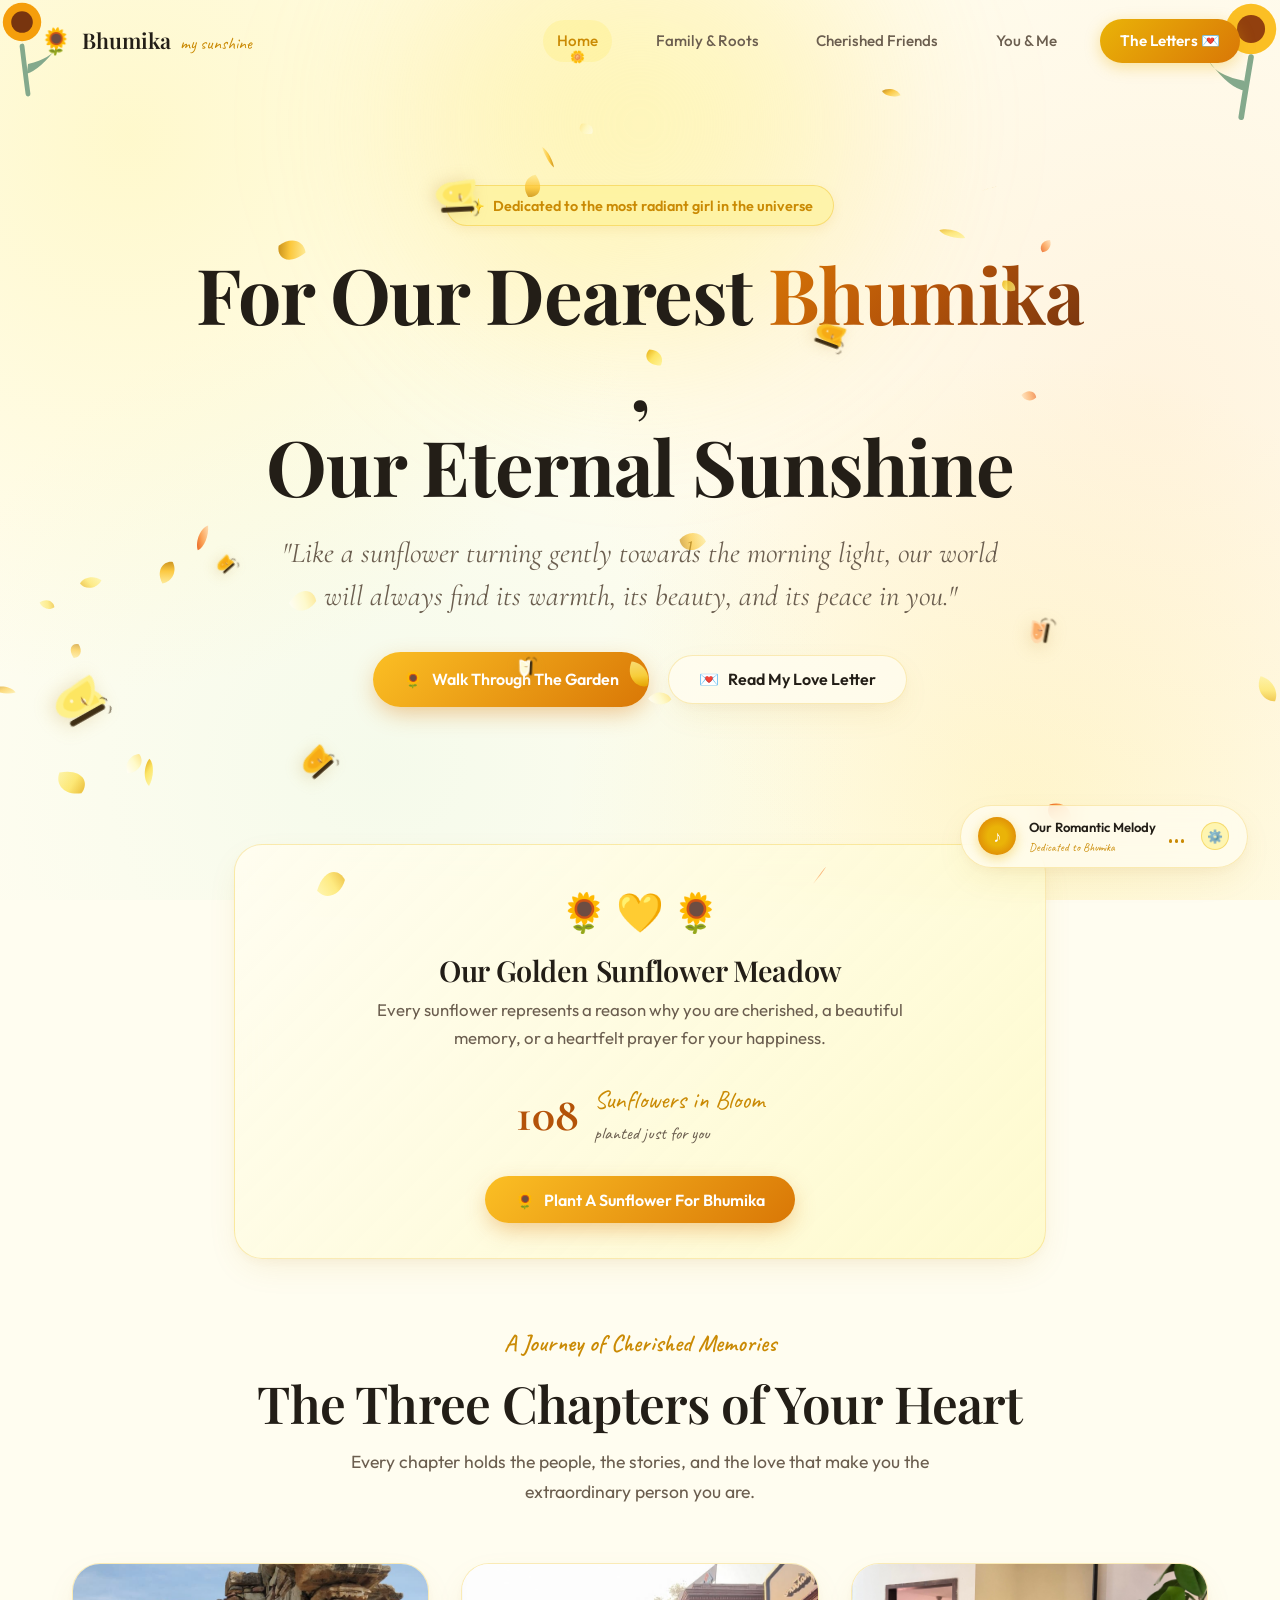
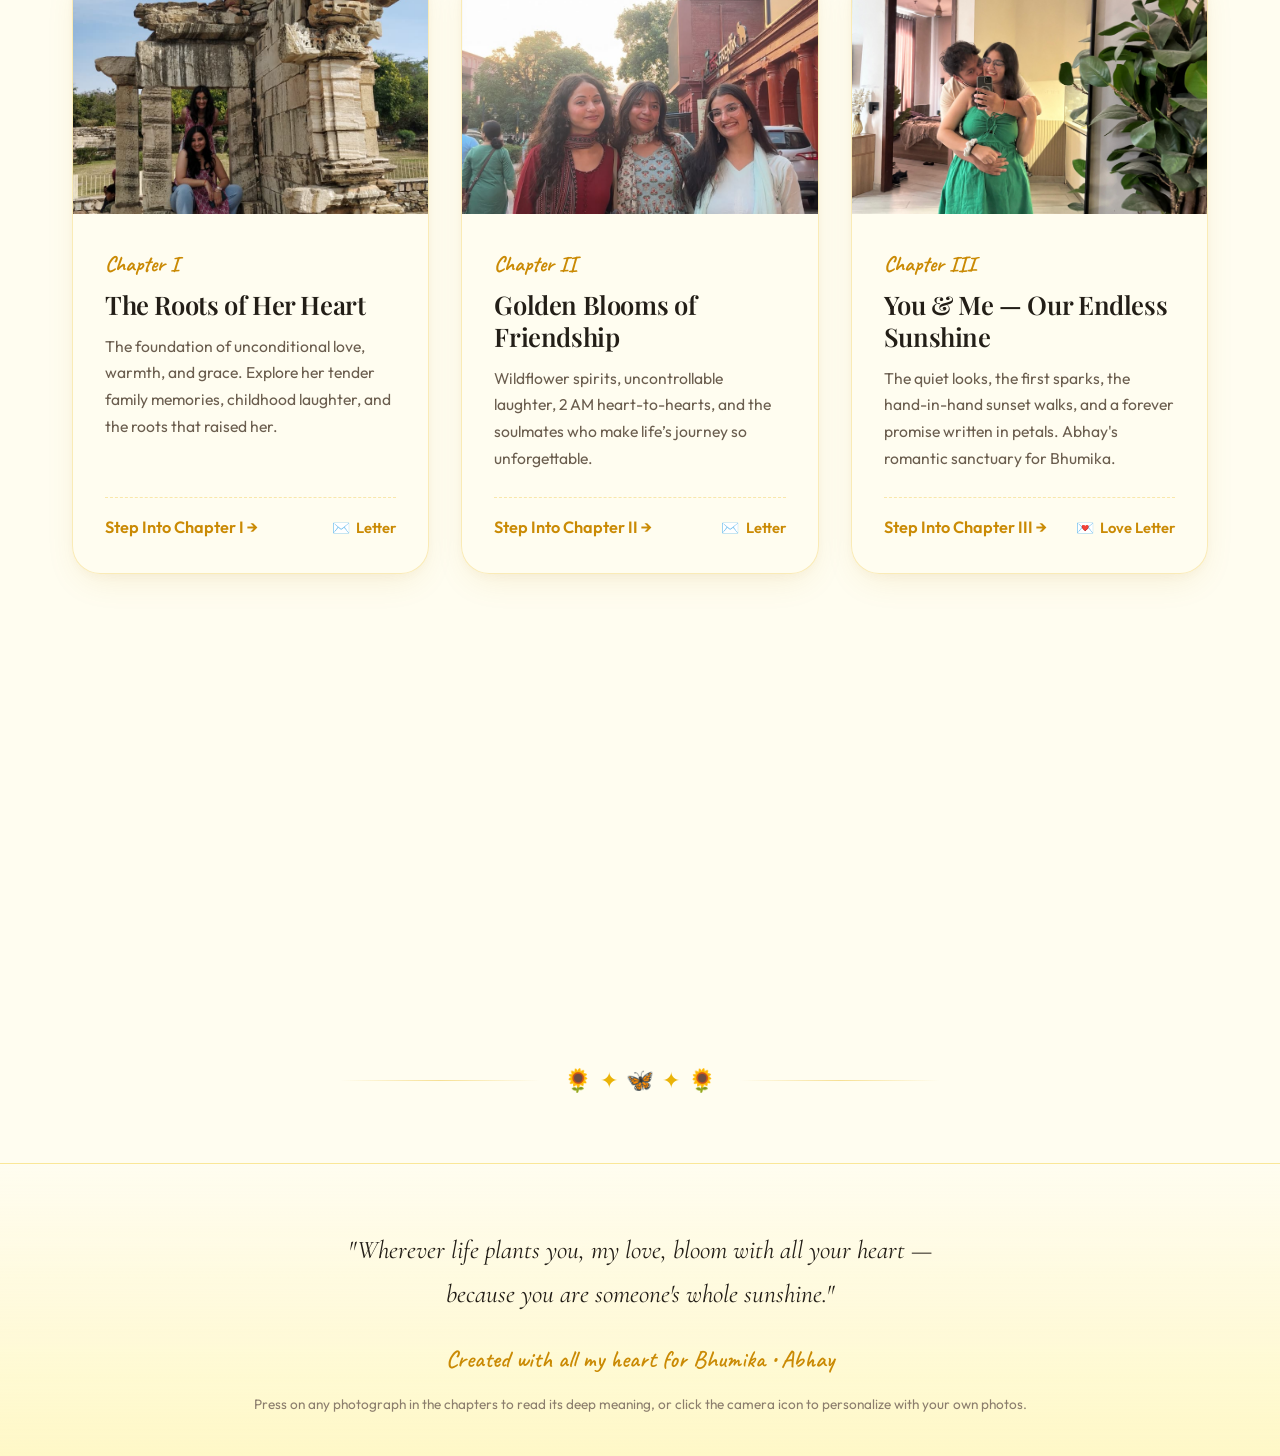
==== commit 121fcf48: "Update index.html" ====
--- a/index.html
+++ b/index.html
@@ -3,7 +3,7 @@
 <head>
   <meta charset="UTF-8">
   <meta name="viewport" content="width=device-width, initial-scale=1.0">
-  <title>For Bhumika — My Eternal Sunshine 🌻</title>
+  <title>For Bhumika — Our Eternal Sunshine 🌻</title>
   <meta name="description" content="A warm, dreamy floral sanctuary celebrating Bhumika, her family, her cherished friends, and our love story.">
   
   <!-- CSS Stylesheets -->
@@ -80,12 +80,12 @@
       </div>
 
       <h1 class="hero-title">
-        For My Dearest <span class="highlight-yellow">Bhumika</span>,<br>
-        My Eternal Sunshine
+        For Our Dearest <span class="highlight-yellow">Bhumika</span>,<br>
+        Our Eternal Sunshine
       </h1>
 
       <p class="hero-subtitle">
-        "Like a sunflower turning gently towards the morning light, my world will always find its warmth, its beauty, and its peace in you."
+        "Like a sunflower turning gently towards the morning light, our world will always find its warmth, its beauty, and its peace in you."
       </p>
 
       <div class="hero-actions">
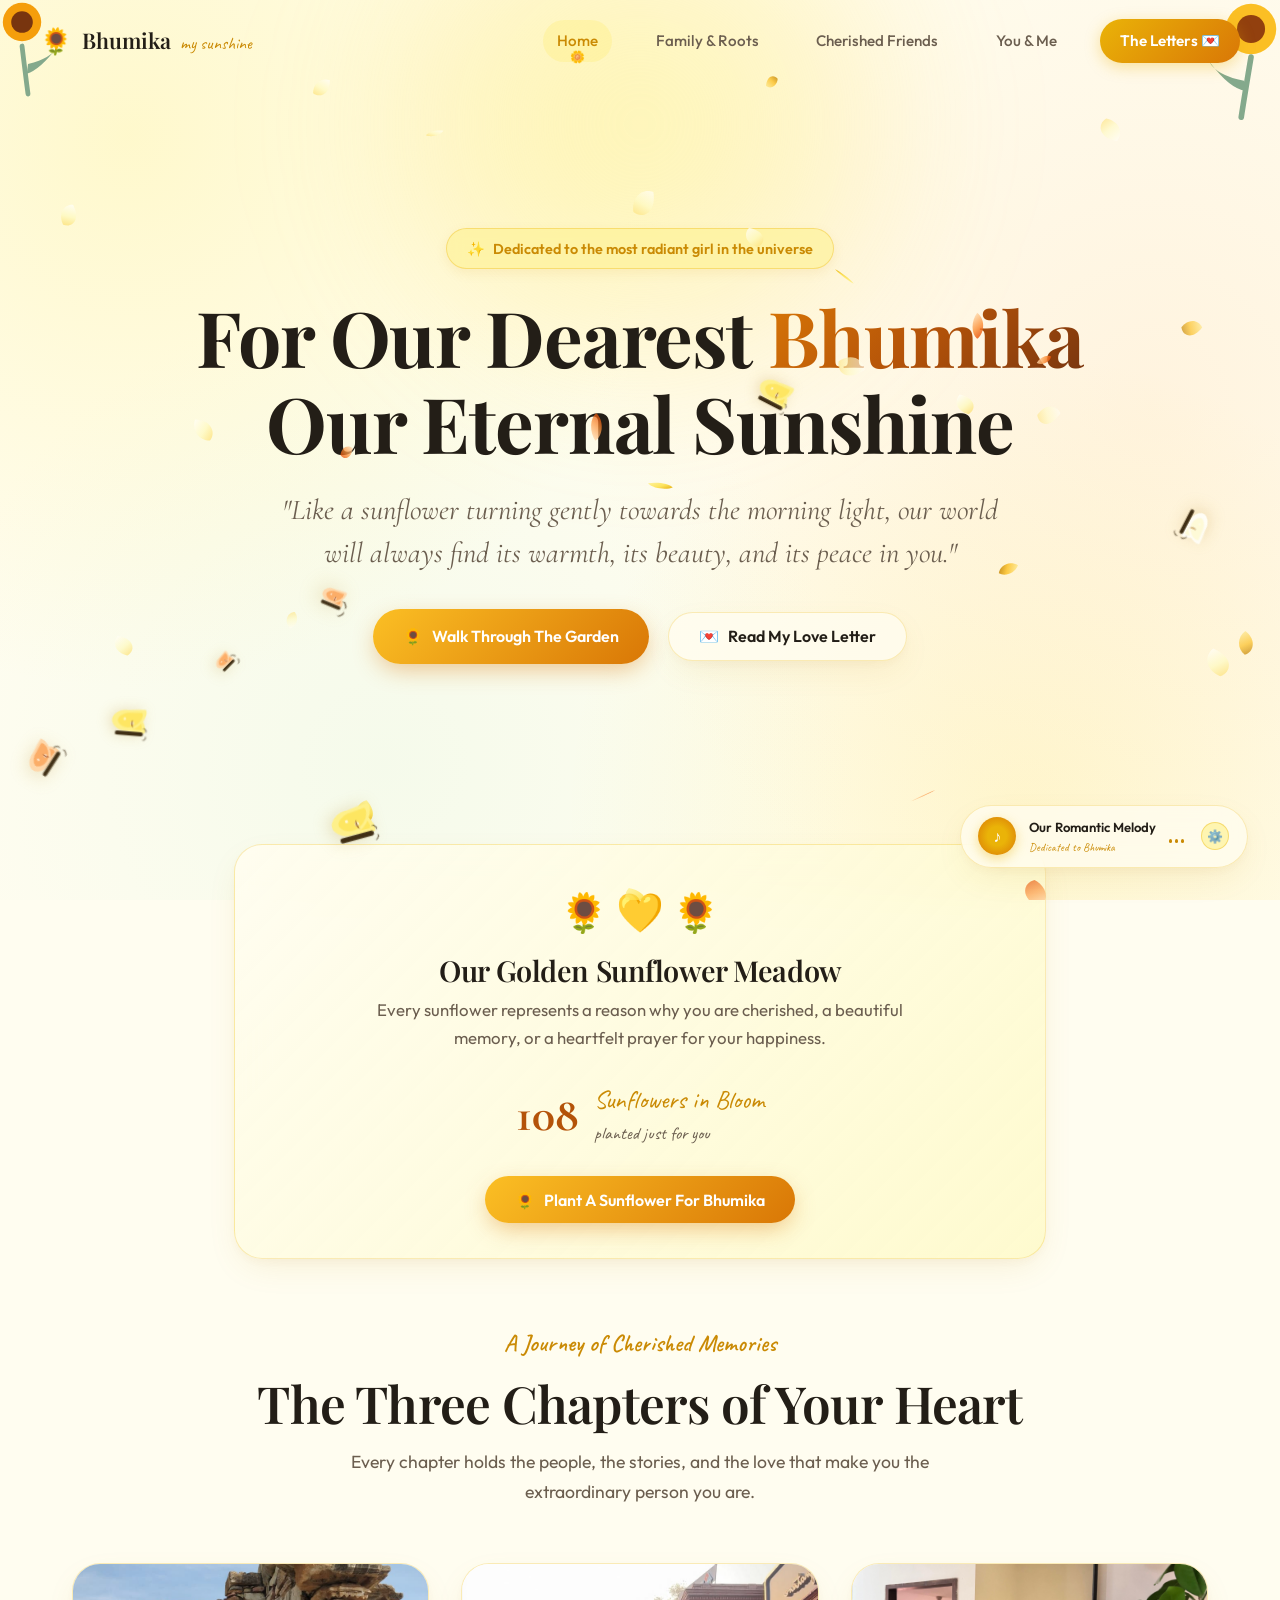
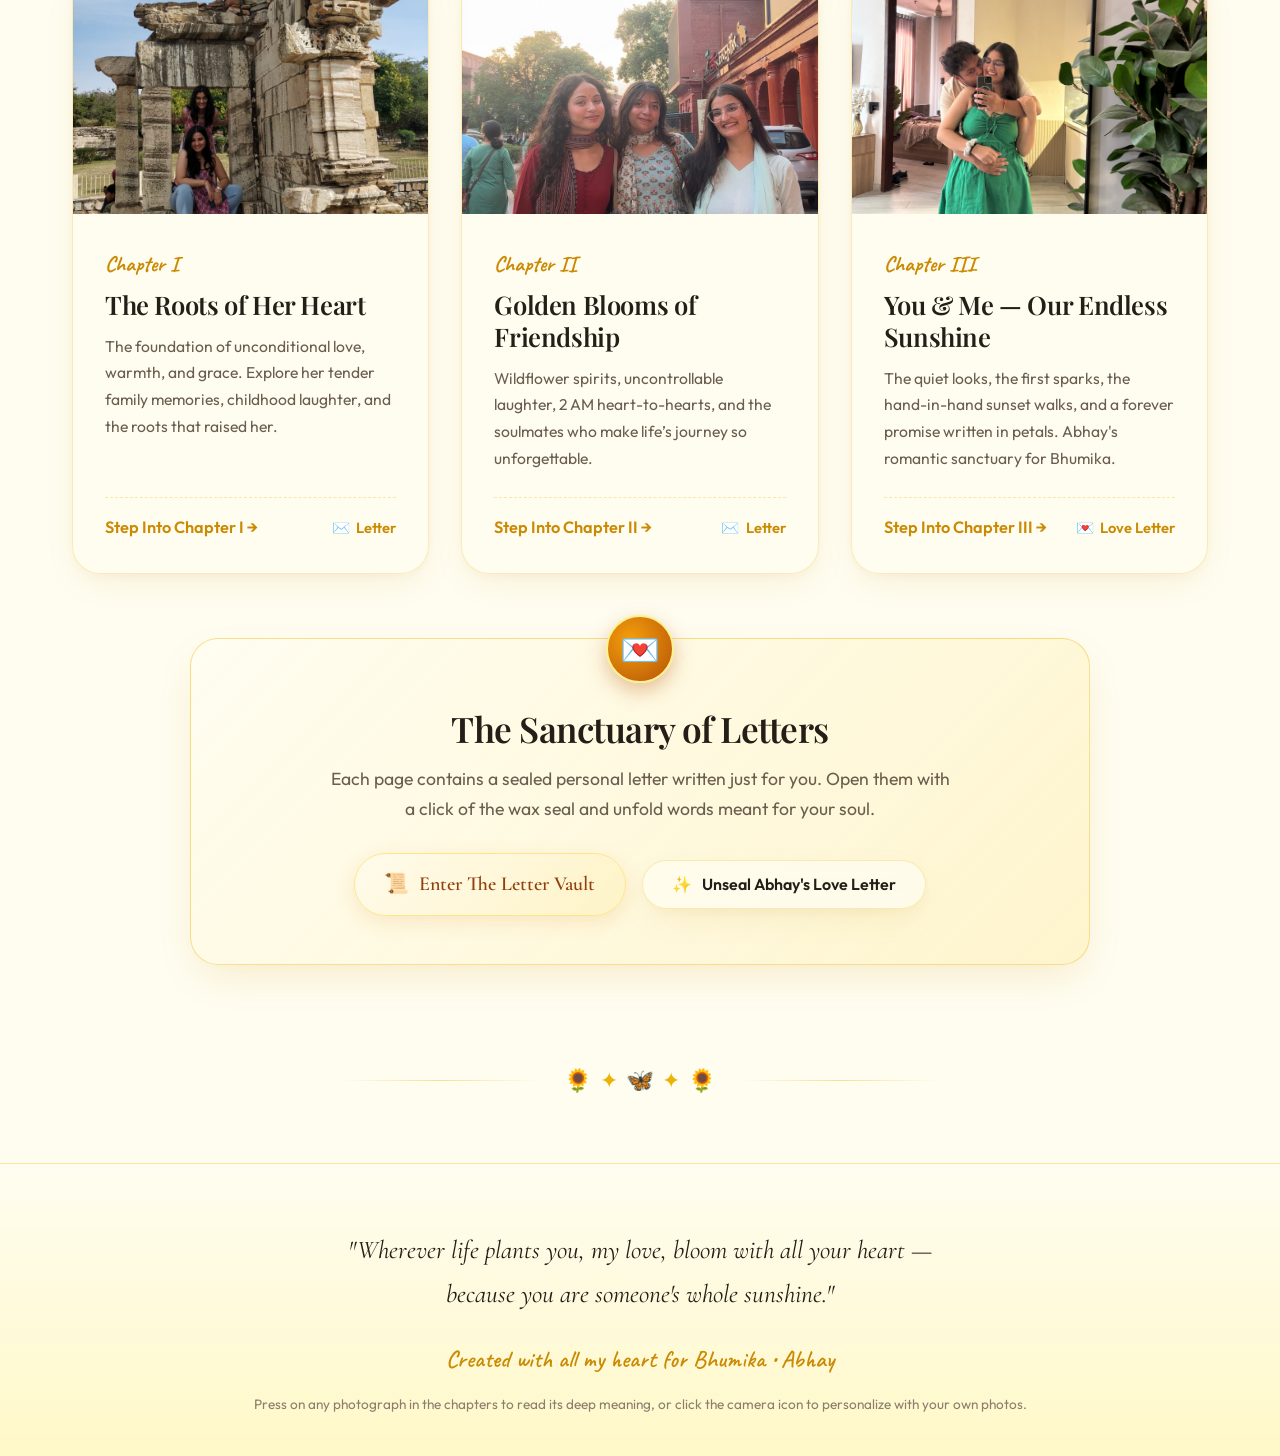
==== commit fc112f9b: "Update index.html" ====
--- a/index.html
+++ b/index.html
@@ -80,8 +80,7 @@
       </div>
 
       <h1 class="hero-title">
-        For Our Dearest <span class="highlight-yellow">Bhumika</span>,<br>
-        Our Eternal Sunshine
+        For Our Dearest <span class="highlight-yellow">Bhumika</span>Our Eternal Sunshine
       </h1>
 
       <p class="hero-subtitle">
